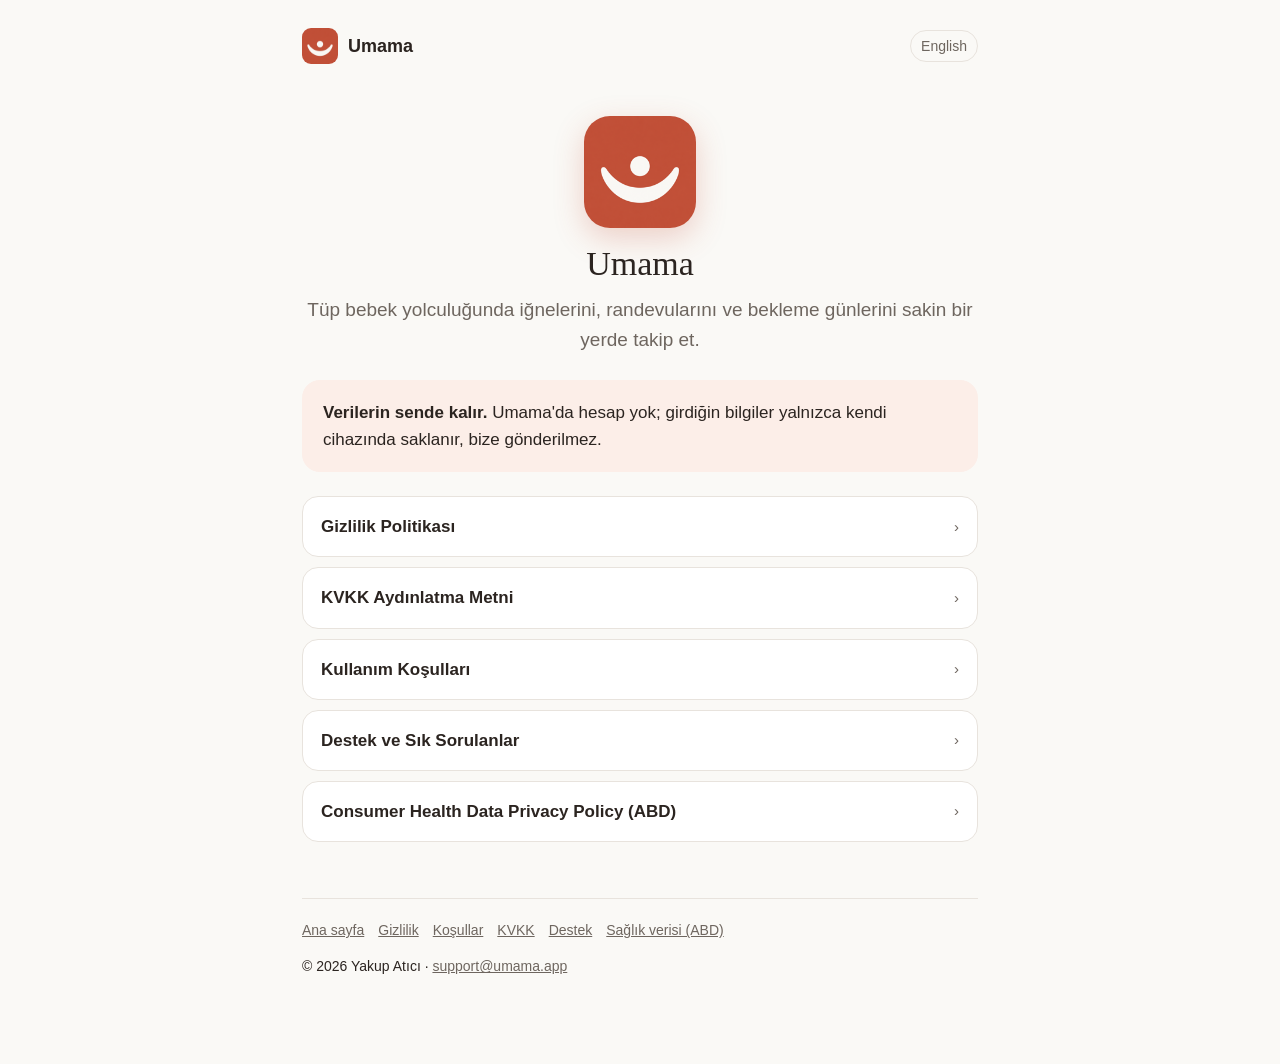
==== index.html @ b25d8980 "Umama privacy, terms and support site Co-Authored-By: Claude Opus 5.5 <noreply@anthropic.com> Claude" ====
<!DOCTYPE html>
<html lang="tr">
<head>
<meta charset="utf-8">
<meta name="viewport" content="width=device-width, initial-scale=1">
<title>Umama · Umama</title>
<meta name="description" content="Umama: tüp bebek (IVF) iğne ve tedavi takibi.">
<link rel="icon" href="assets/favicon.png">
<link rel="apple-touch-icon" href="assets/icon.png">
<link rel="stylesheet" href="assets/style.css">
</head>
<body><div class="wrap">
<header class="top"><a class="brand" href="index.html"><img src="assets/icon.png" alt="">Umama</a>
<a class="lang" href="en/index.html" hreflang="en">English</a></header>
<main>

<div class="hero"><img src="assets/icon.png" alt="Umama ikonu"></div>
<h1 style="text-align:center">Umama</h1>
<p class="lead" style="text-align:center">Tüp bebek yolculuğunda iğnelerini, randevularını ve bekleme günlerini sakin bir yerde takip et.</p>
<div class="box soft"><strong>Verilerin sende kalır.</strong> Umama'da hesap yok; girdiğin bilgiler yalnızca kendi cihazında saklanır, bize gönderilmez.</div>
<nav class="links">
<a href="gizlilik.html">Gizlilik Politikası <span>›</span></a>
<a href="kvkk.html">KVKK Aydınlatma Metni <span>›</span></a>
<a href="kosullar.html">Kullanım Koşulları <span>›</span></a>
<a href="destek.html">Destek ve Sık Sorulanlar <span>›</span></a>
<a href="en/consumer-health-data.html">Consumer Health Data Privacy Policy (ABD) <span>›</span></a>
</nav>

</main>
<footer><a href="index.html">Ana sayfa</a><a href="gizlilik.html">Gizlilik</a><a href="kosullar.html">Koşullar</a><a href="kvkk.html">KVKK</a><a href="destek.html">Destek</a><a href="en/consumer-health-data.html">Sağlık verisi (ABD)</a><p>© 2026 Yakup Atıcı · <a href="mailto:support@umama.app">support@umama.app</a></p></footer>
</div></body></html>
---- assets/style.css ----
:root{--bg:#FAF9F6;--card:#fff;--tx:#2B2420;--tx2:#6E665F;--line:#E8E3DD;--coral:#C8553D;--coralT:#FCEEE8;--sage:#4A7559}
@media (prefers-color-scheme:dark){:root{--bg:#1C1917;--card:#292420;--tx:#F4EDE6;--tx2:#B3A69C;--line:#3A332D;--coral:#F0937B;--coralT:#3D2722;--sage:#A3CDB0}}
*{box-sizing:border-box}
html{-webkit-text-size-adjust:100%}
body{margin:0;background:var(--bg);color:var(--tx);font:17px/1.6 -apple-system,BlinkMacSystemFont,"SF Pro Text","Segoe UI",Roboto,sans-serif}
a{color:var(--coral)}
.wrap{max-width:720px;margin:0 auto;padding:28px 22px 72px}
header.top{display:flex;align-items:center;gap:12px;justify-content:space-between;margin-bottom:28px}
header.top .brand{display:flex;align-items:center;gap:10px;text-decoration:none;color:var(--tx);font-weight:600;font-size:18px}
header.top .brand img{width:36px;height:36px;border-radius:9px}
header.top .lang{font-size:14px;color:var(--tx2);text-decoration:none;border:1px solid var(--line);padding:4px 10px;border-radius:999px}
h1{font-family:ui-serif,"New York",Georgia,serif;font-weight:500;font-size:34px;line-height:1.2;margin:0 0 6px}
h2{font-size:20px;margin:36px 0 8px}
h3{font-size:17px;margin:22px 0 4px}
p,li{color:var(--tx)}
.muted{color:var(--tx2);font-size:15px}
.lead{font-size:19px;color:var(--tx2);margin:10px 0 24px}
.box{background:var(--card);border:1px solid var(--line);border-radius:18px;padding:18px 20px;margin:18px 0}
.box.soft{background:var(--coralT);border-color:transparent}
table{width:100%;border-collapse:collapse;font-size:15px;margin:10px 0}
th,td{text-align:left;vertical-align:top;padding:9px 10px;border-bottom:1px solid var(--line)}
th{color:var(--tx2);font-weight:600}
nav.links{display:grid;gap:10px;margin:24px 0}
nav.links a{display:flex;justify-content:space-between;align-items:center;background:var(--card);border:1px solid var(--line);border-radius:16px;padding:16px 18px;text-decoration:none;color:var(--tx);font-weight:600}
nav.links a span{color:var(--tx2);font-weight:400;font-size:15px}
.hero{text-align:center;padding:24px 0 8px}
.hero img{width:112px;height:112px;border-radius:26px;box-shadow:0 10px 30px rgba(200,85,61,.25)}
footer{margin-top:56px;padding-top:20px;border-top:1px solid var(--line);font-size:14px;color:var(--tx2)}
footer a{color:var(--tx2);margin-right:14px}
details{background:var(--card);border:1px solid var(--line);border-radius:14px;padding:12px 16px;margin:10px 0}
summary{cursor:pointer;font-weight:600}
details p{margin:10px 0 2px}
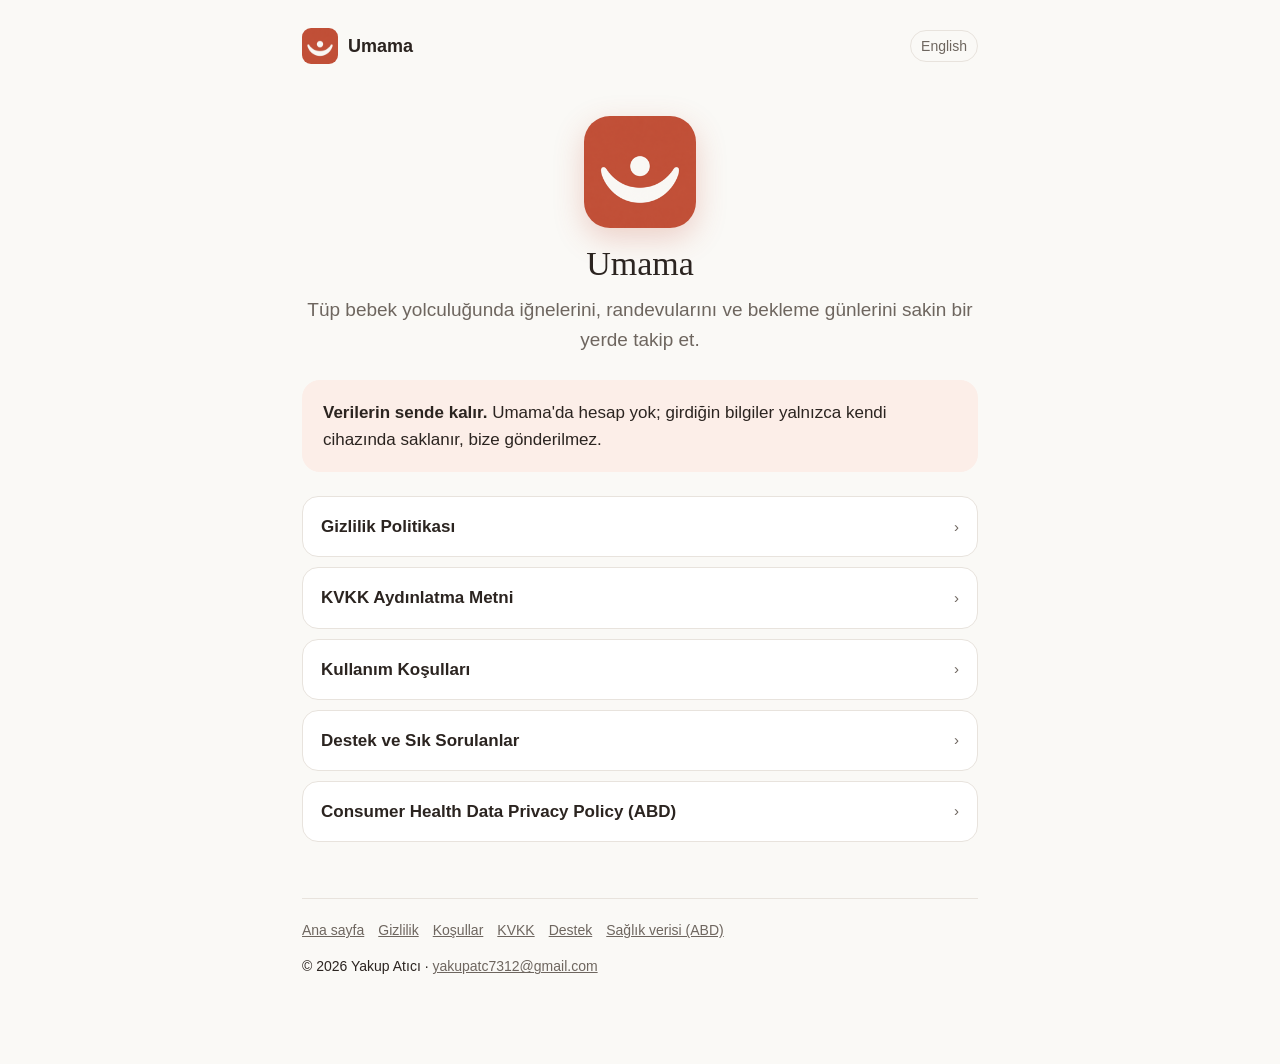
==== commit 93f3daaa: "Use the real support email Co-Authored-By: Claude Opus 5.5 <noreply@anthropic.com> Claude-Session: h" ====
--- a/index.html
+++ b/index.html
@@ -27,5 +27,5 @@
 </nav>
 
 </main>
-<footer><a href="index.html">Ana sayfa</a><a href="gizlilik.html">Gizlilik</a><a href="kosullar.html">Koşullar</a><a href="kvkk.html">KVKK</a><a href="destek.html">Destek</a><a href="en/consumer-health-data.html">Sağlık verisi (ABD)</a><p>© 2026 Yakup Atıcı · <a href="mailto:support@umama.app">support@umama.app</a></p></footer>
+<footer><a href="index.html">Ana sayfa</a><a href="gizlilik.html">Gizlilik</a><a href="kosullar.html">Koşullar</a><a href="kvkk.html">KVKK</a><a href="destek.html">Destek</a><a href="en/consumer-health-data.html">Sağlık verisi (ABD)</a><p>© 2026 Yakup Atıcı · <a href="mailto:yakupatc7312@gmail.com">yakupatc7312@gmail.com</a></p></footer>
 </div></body></html>
